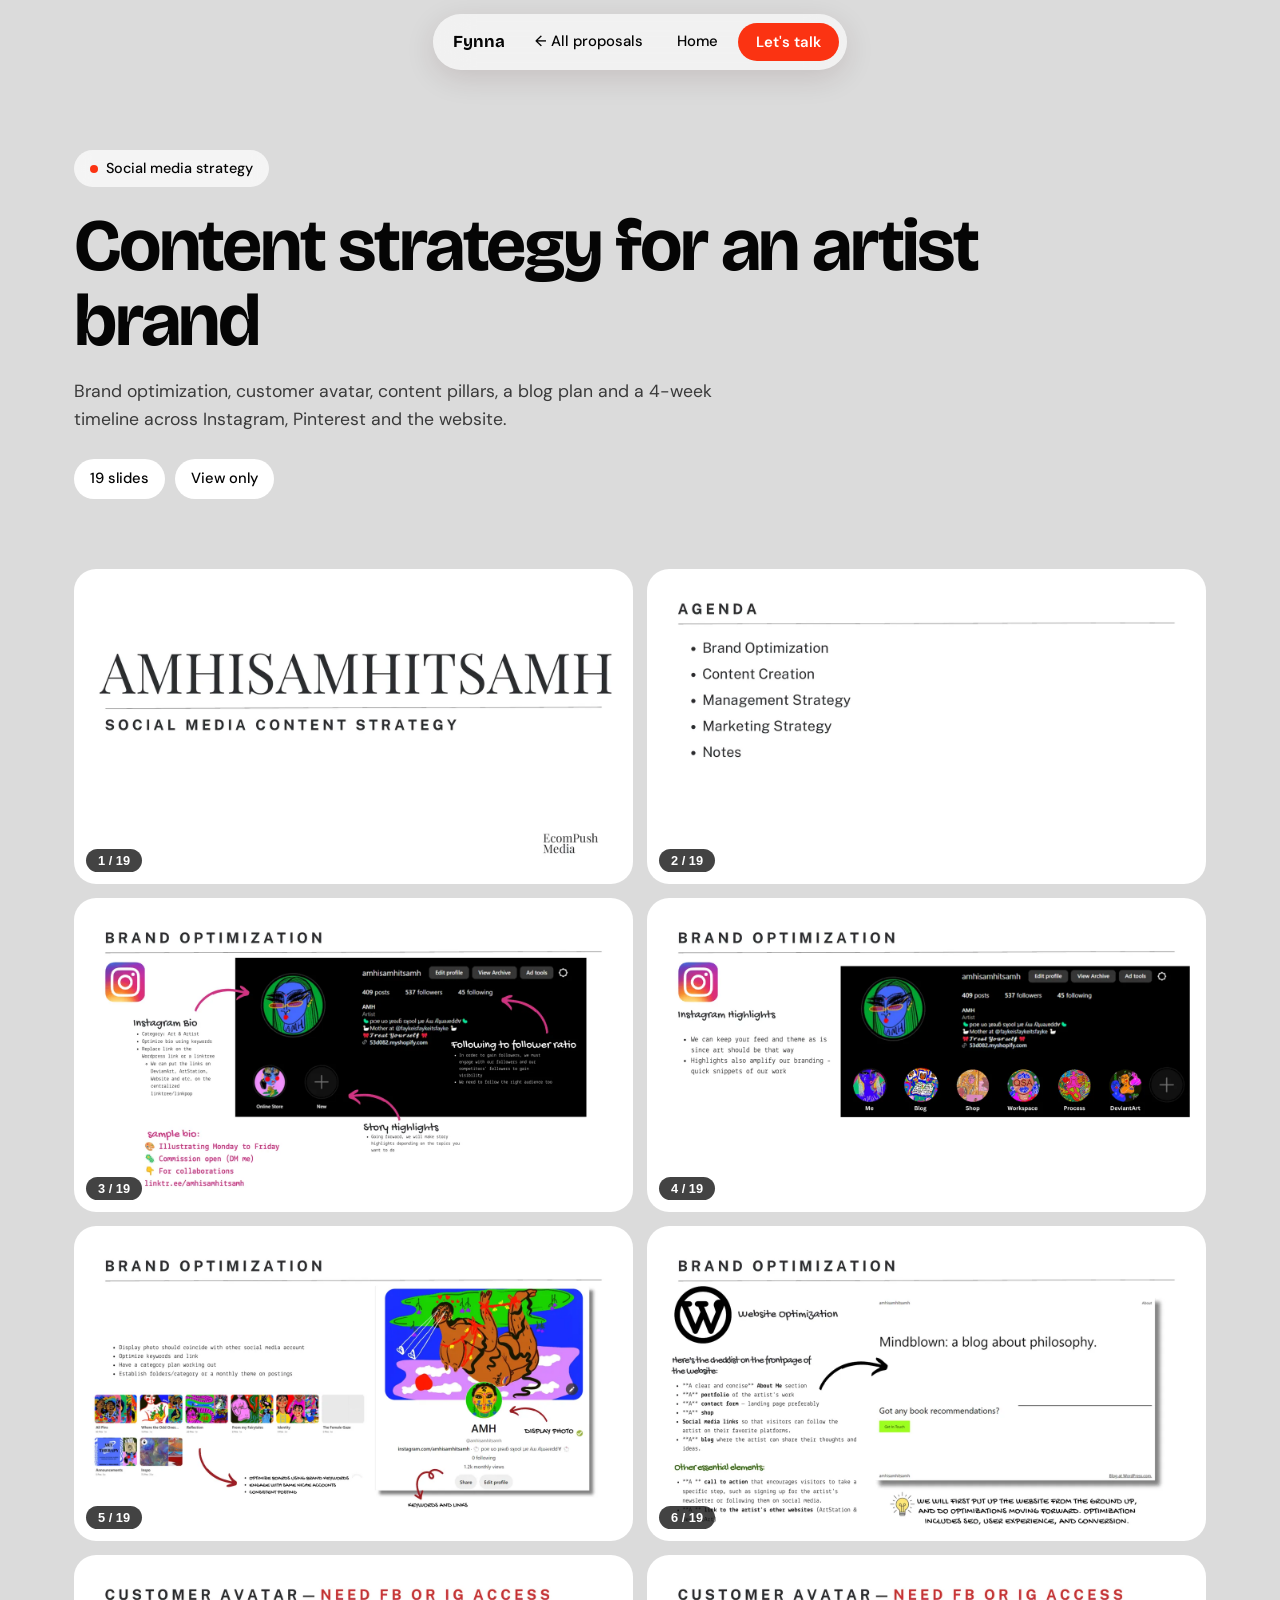
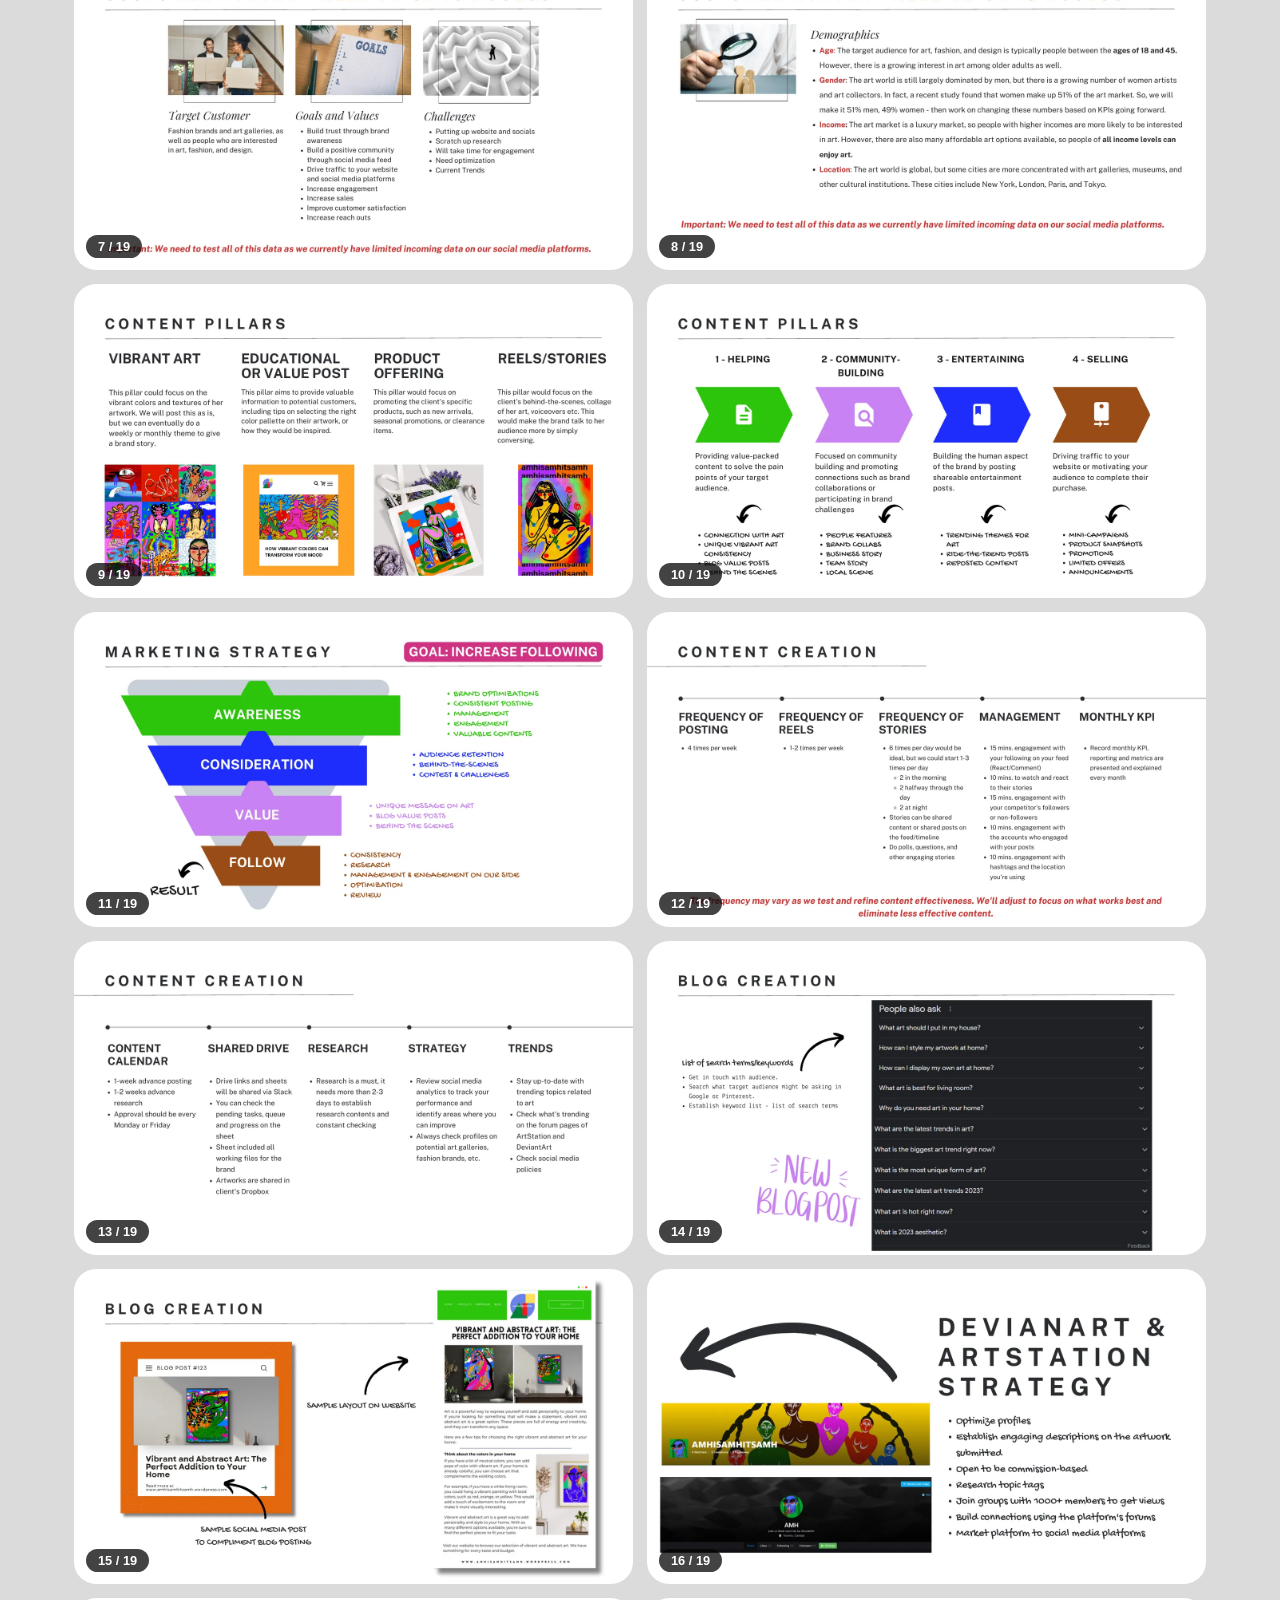
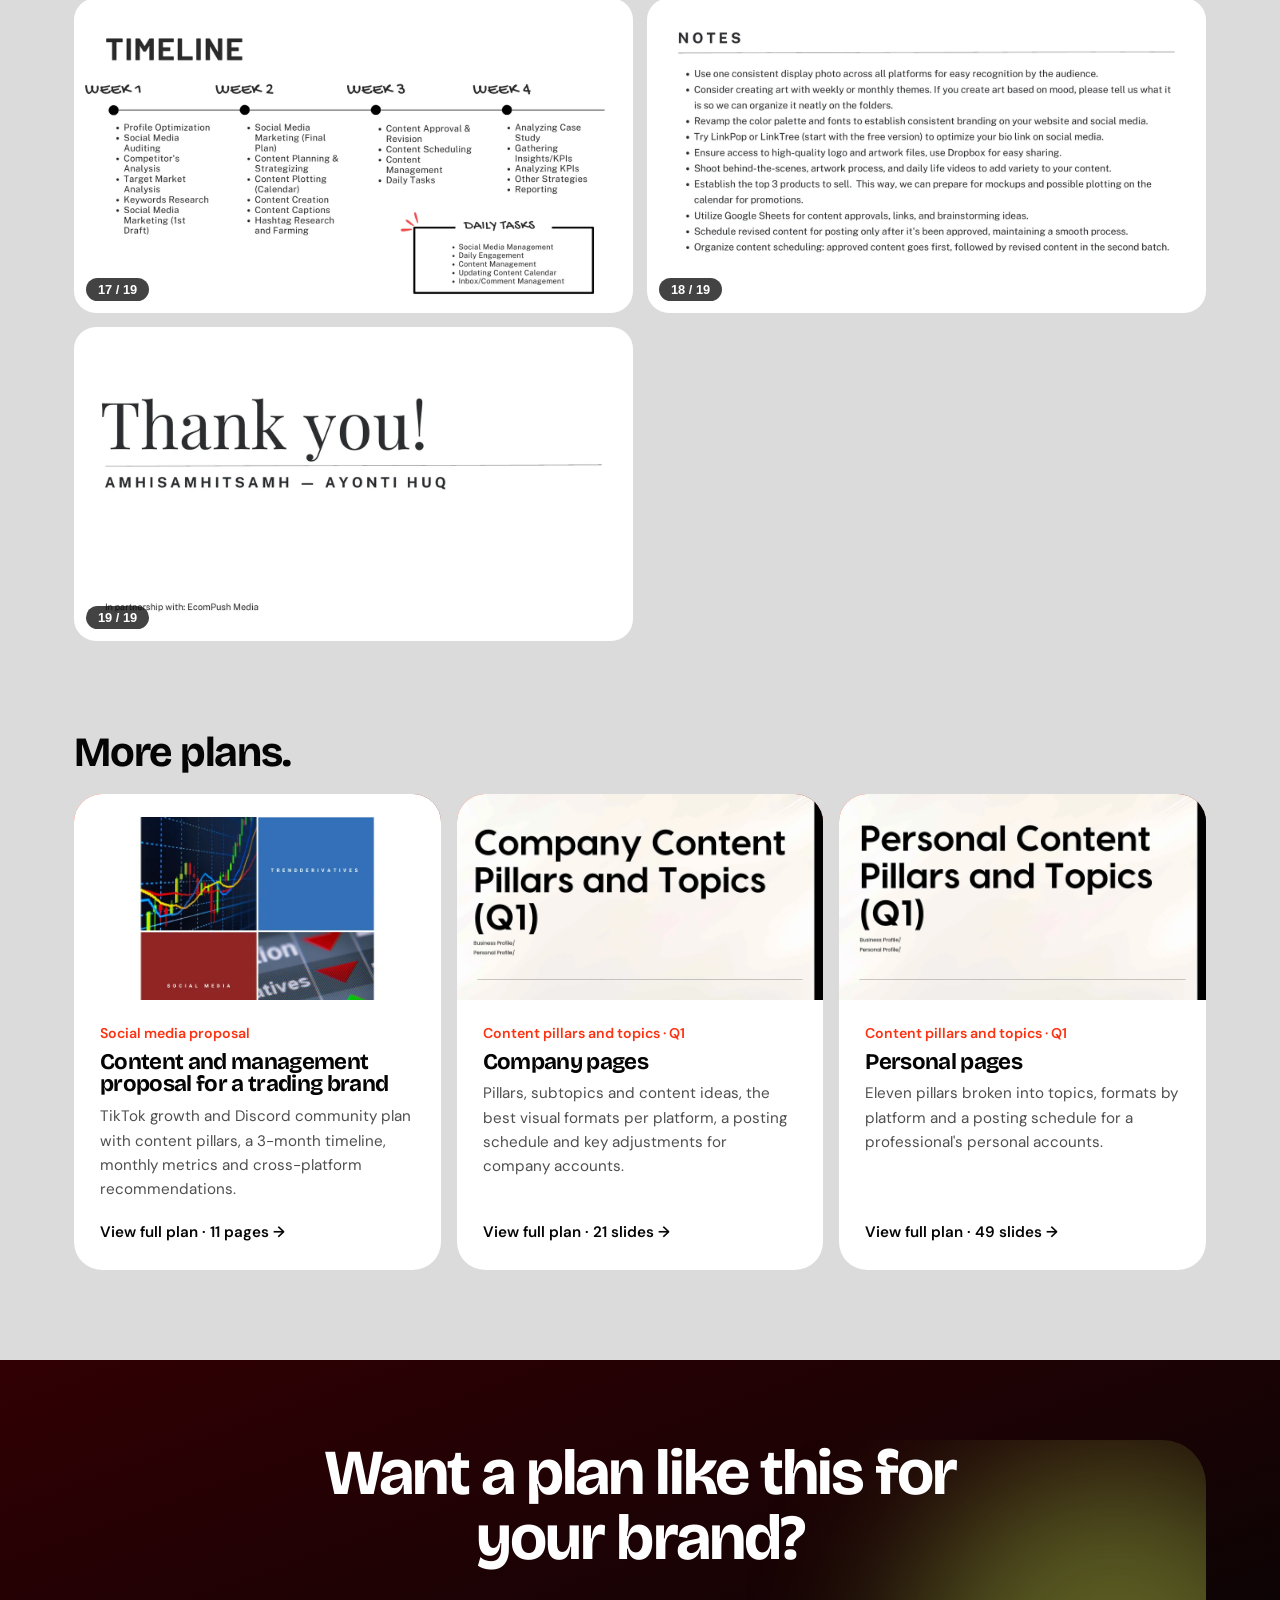
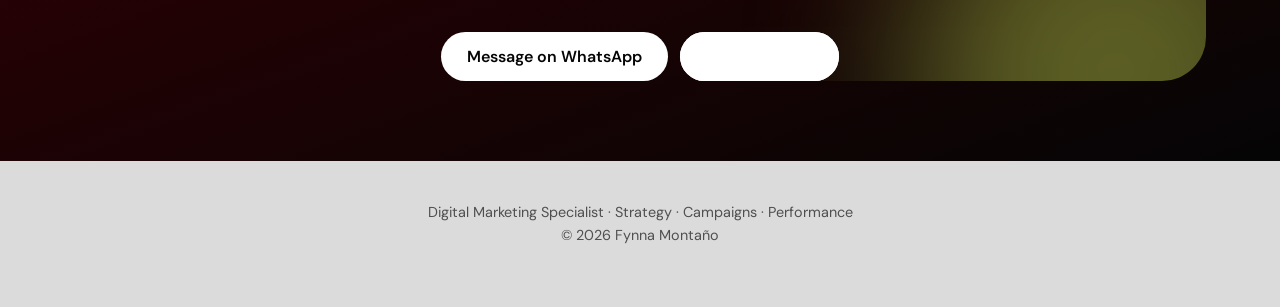
==== proposals/amh-content-strategy.html @ 02281724 "Update portfolio design and content" ====
<!DOCTYPE html>
<html lang="en"><head><meta charset="UTF-8"><meta name="viewport" content="width=device-width, initial-scale=1, viewport-fit=cover">
<title>Content strategy for an artist brand | Fynna Montaño</title>
<meta name="description" content="Brand optimization, customer avatar, content pillars, a blog plan and a 4-week timeline across Instagram, Pinterest and the website.">
<meta property="og:type" content="website"><meta property="og:title" content="Content strategy for an artist brand | Fynna Montaño"><meta property="og:description" content="Brand optimization, customer avatar, content pillars, a blog plan and a 4-week timeline across Instagram, Pinterest and the website."><meta property="og:image" content="../images/og.jpg"><meta name="twitter:card" content="summary_large_image"><meta name="theme-color" content="#050505">
<link rel="icon" href="data:image/svg+xml,%3Csvg xmlns='http://www.w3.org/2000/svg' viewBox='0 0 64 64'%3E%3Crect width='64' height='64' rx='16' fill='%23FB3312'/%3E%3Ctext x='32' y='43' font-family='Arial' font-size='28' font-weight='700' fill='white' text-anchor='middle'%3EFM%3C/text%3E%3C/svg%3E">
<link rel="preconnect" href="https://fonts.googleapis.com"><link rel="preconnect" href="https://fonts.gstatic.com" crossorigin>
<link href="https://fonts.googleapis.com/css2?family=Bricolage+Grotesque:opsz,wght@12..96,500;12..96,700&family=DM+Sans:wght@400;500;600&display=swap" rel="stylesheet">
<link rel="stylesheet" href="../css/style.css"></head><body>
<nav><b id="nm">Fynna</b><a class="l" href="../index.html#proposals">← All proposals</a><a class="l" href="../index.html">Home</a><a class="btn red" href="../index.html#contact">Let's talk</a></nav>
<main>
<header class="phead"><div class="wrap"><span class="pill"><i></i>Social media strategy</span><h1>Content strategy for an artist brand</h1><p class="sub">Brand optimization, customer avatar, content pillars, a blog plan and a 4-week timeline across Instagram, Pinterest and the website.</p>
<div class="pmeta"><span>19 slides</span><span>View only</span></div></div></header>
<section class="pview"><div class="wrap"><div class="slides wide nodl">
<button class="slide" data-src="../images/proposals/amh/01.webp" aria-label="Open slide 1"><img src="../images/proposals/amh/01.webp" alt="Content strategy for an artist brand, slide 1 of 19" loading="eager"><em>1 / 19</em></button>
<button class="slide" data-src="../images/proposals/amh/02.webp" aria-label="Open slide 2"><img src="../images/proposals/amh/02.webp" alt="Content strategy for an artist brand, slide 2 of 19" loading="eager"><em>2 / 19</em></button>
<button class="slide" data-src="../images/proposals/amh/03.webp" aria-label="Open slide 3"><img src="../images/proposals/amh/03.webp" alt="Content strategy for an artist brand, slide 3 of 19" loading="lazy"><em>3 / 19</em></button>
<button class="slide" data-src="../images/proposals/amh/04.webp" aria-label="Open slide 4"><img src="../images/proposals/amh/04.webp" alt="Content strategy for an artist brand, slide 4 of 19" loading="lazy"><em>4 / 19</em></button>
<button class="slide" data-src="../images/proposals/amh/05.webp" aria-label="Open slide 5"><img src="../images/proposals/amh/05.webp" alt="Content strategy for an artist brand, slide 5 of 19" loading="lazy"><em>5 / 19</em></button>
<button class="slide" data-src="../images/proposals/amh/06.webp" aria-label="Open slide 6"><img src="../images/proposals/amh/06.webp" alt="Content strategy for an artist brand, slide 6 of 19" loading="lazy"><em>6 / 19</em></button>
<button class="slide" data-src="../images/proposals/amh/07.webp" aria-label="Open slide 7"><img src="../images/proposals/amh/07.webp" alt="Content strategy for an artist brand, slide 7 of 19" loading="lazy"><em>7 / 19</em></button>
<button class="slide" data-src="../images/proposals/amh/08.webp" aria-label="Open slide 8"><img src="../images/proposals/amh/08.webp" alt="Content strategy for an artist brand, slide 8 of 19" loading="lazy"><em>8 / 19</em></button>
<button class="slide" data-src="../images/proposals/amh/09.webp" aria-label="Open slide 9"><img src="../images/proposals/amh/09.webp" alt="Content strategy for an artist brand, slide 9 of 19" loading="lazy"><em>9 / 19</em></button>
<button class="slide" data-src="../images/proposals/amh/10.webp" aria-label="Open slide 10"><img src="../images/proposals/amh/10.webp" alt="Content strategy for an artist brand, slide 10 of 19" loading="lazy"><em>10 / 19</em></button>
<button class="slide" data-src="../images/proposals/amh/11.webp" aria-label="Open slide 11"><img src="../images/proposals/amh/11.webp" alt="Content strategy for an artist brand, slide 11 of 19" loading="lazy"><em>11 / 19</em></button>
<button class="slide" data-src="../images/proposals/amh/12.webp" aria-label="Open slide 12"><img src="../images/proposals/amh/12.webp" alt="Content strategy for an artist brand, slide 12 of 19" loading="lazy"><em>12 / 19</em></button>
<button class="slide" data-src="../images/proposals/amh/13.webp" aria-label="Open slide 13"><img src="../images/proposals/amh/13.webp" alt="Content strategy for an artist brand, slide 13 of 19" loading="lazy"><em>13 / 19</em></button>
<button class="slide" data-src="../images/proposals/amh/14.webp" aria-label="Open slide 14"><img src="../images/proposals/amh/14.webp" alt="Content strategy for an artist brand, slide 14 of 19" loading="lazy"><em>14 / 19</em></button>
<button class="slide" data-src="../images/proposals/amh/15.webp" aria-label="Open slide 15"><img src="../images/proposals/amh/15.webp" alt="Content strategy for an artist brand, slide 15 of 19" loading="lazy"><em>15 / 19</em></button>
<button class="slide" data-src="../images/proposals/amh/16.webp" aria-label="Open slide 16"><img src="../images/proposals/amh/16.webp" alt="Content strategy for an artist brand, slide 16 of 19" loading="lazy"><em>16 / 19</em></button>
<button class="slide" data-src="../images/proposals/amh/17.webp" aria-label="Open slide 17"><img src="../images/proposals/amh/17.webp" alt="Content strategy for an artist brand, slide 17 of 19" loading="lazy"><em>17 / 19</em></button>
<button class="slide" data-src="../images/proposals/amh/18.webp" aria-label="Open slide 18"><img src="../images/proposals/amh/18.webp" alt="Content strategy for an artist brand, slide 18 of 19" loading="lazy"><em>18 / 19</em></button>
<button class="slide" data-src="../images/proposals/amh/19.webp" aria-label="Open slide 19"><img src="../images/proposals/amh/19.webp" alt="Content strategy for an artist brand, slide 19 of 19" loading="lazy"><em>19 / 19</em></button>
</div></div></section>
<section class="pnext"><div class="wrap"><h2>More plans.</h2><div class="ppg">
<a class="pp" href="trendderivatives-proposal.html"><div class="im nodl"><img src="../images/proposals/trend/01.webp" alt="" loading="lazy"></div><div class="bd"><small>Social media proposal</small><h3>Content and management proposal for a trading brand</h3><p>TikTok growth and Discord community plan with content pillars, a 3-month timeline, monthly metrics and cross-platform recommendations.</p><span class="vl">View full plan · 11 pages →</span></div></a>
<a class="pp" href="content-pillars-company-pages.html"><div class="im nodl"><img src="../images/proposals/pillars-company/01.webp" alt="" loading="lazy"></div><div class="bd"><small>Content pillars and topics · Q1</small><h3>Company pages</h3><p>Pillars, subtopics and content ideas, the best visual formats per platform, a posting schedule and key adjustments for company accounts.</p><span class="vl">View full plan · 21 slides →</span></div></a>
<a class="pp" href="content-pillars-personal-pages.html"><div class="im nodl"><img src="../images/proposals/pillars-personal/01.webp" alt="" loading="lazy"></div><div class="bd"><small>Content pillars and topics · Q1</small><h3>Personal pages</h3><p>Eleven pillars broken into topics, formats by platform and a posting schedule for a professional's personal accounts.</p><span class="vl">View full plan · 49 slides →</span></div></a>
</div></div></section>
<section class="maroon" style="padding:80px 0"><div class="wrap"><div class="cta" style="background:none;padding:0"><h2>Want a plan like this for your brand?</h2><div class="cta2"><a class="btn red" id="wa" target="_blank" rel="noopener" href="#">Message on WhatsApp</a><a class="btn lite ghost" id="em" href="#" style="color:#fff;box-shadow:inset 0 0 0 1.5px #fff">Send an email</a></div></div></div></section>
</main>
<footer><span id="ft"></span><br>© 2026 Fynna Montaño</footer>
<div class="lb wide" id="lb" role="dialog" aria-label="Slide viewer"><button class="x" aria-label="Close">✕</button><button class="p" aria-label="Previous">‹</button><figure><div class="im nodl" id="lbi" role="img" aria-label="Slide preview"></div><figcaption id="lbc"></figcaption></figure><button class="n" aria-label="Next">›</button></div>
<script src="../data/site.js"></script><script src="../js/proposal.js"></script></body></html>
---- css/style.css ----
:root{--g:#DBDBDB;--r:#FB3312;--m:#310004;--k:#050505;--o:#7D8532;--w:#fff;--rad:28px;box-sizing:border-box;padding-top:env(safe-area-inset-top,0px);padding-bottom:env(safe-area-inset-bottom,0px);color-scheme:light}
*,*::before,*::after{box-sizing:border-box}html{scroll-behavior:smooth;scroll-padding-top:90px}
body{margin:0;background:var(--g);color:var(--k);font:17px/1.6 'DM Sans',system-ui,sans-serif;overflow-x:hidden}
h1,h2,h3{font-family:'Bricolage Grotesque','DM Sans',sans-serif;line-height:1.02;margin:0;letter-spacing:-.03em}
h2{font-size:clamp(2.2rem,5vw,4rem)}a{color:inherit}img{max-width:100%;display:block}
.wrap{max-width:1180px;margin:0 auto;padding:0 24px}section{padding:110px 0;position:relative}
.sub{max-width:560px;font-size:1.1rem;opacity:.75;margin:18px 0 0}
.btn{display:inline-flex;align-items:center;gap:8px;border:0;border-radius:99px;padding:14px 26px;font:600 1rem 'DM Sans',sans-serif;background:var(--k);color:var(--w);cursor:pointer;text-decoration:none;transition:transform .2s,background .2s}
.btn:hover{transform:translateY(-2px);background:var(--r)}.btn.red{background:var(--r)}.btn.red:hover{background:var(--k)}.btn.ghost{background:transparent;color:var(--k);box-shadow:inset 0 0 0 1.5px var(--k)}.btn.ghost:hover{background:var(--k);color:var(--w)}
:focus-visible{outline:3px solid var(--r);outline-offset:3px}
nav{position:fixed;top:max(14px,env(safe-area-inset-top,0px));left:50%;transform:translateX(-50%);z-index:50;display:flex;align-items:center;gap:6px;padding:8px 8px 8px 20px;border-radius:99px;background:rgba(255,255,255,.62);backdrop-filter:blur(18px);-webkit-backdrop-filter:blur(18px);box-shadow:0 8px 30px rgba(49,0,4,.12);max-width:calc(100% - 24px)}
nav b{font:700 1.05rem 'Bricolage Grotesque';margin-right:10px;white-space:nowrap}
nav a.l{padding:8px 14px;border-radius:99px;text-decoration:none;font-size:.93rem;font-weight:500;transition:background .2s}nav a.l:hover,nav a.l.on{background:var(--k);color:var(--w)}
nav .btn{padding:9px 18px;font-size:.93rem;white-space:nowrap}
@media(max-width:1020px){nav a.l{display:none}}
.hero{position:relative;min-height:100svh;display:flex;align-items:center;text-align:center;padding:130px 0 90px;overflow:hidden;background:linear-gradient(180deg,var(--g) 0%,var(--g) 38%,#e9d3cb 70%,var(--r) 100%)}
.blob{position:absolute;border-radius:50%;filter:blur(70px);will-change:transform;transition:transform .4s ease-out}
.b1{width:60vw;height:60vw;max-width:720px;max-height:720px;background:var(--r);left:-12%;bottom:-52%;opacity:.9}.b2{width:50vw;height:50vw;max-width:600px;max-height:600px;background:var(--o);right:-10%;bottom:-50%;opacity:.85}.b3{width:42vw;height:42vw;max-width:520px;max-height:520px;background:var(--m);left:34%;bottom:-60%}
.hero .wrap{position:relative;z-index:2}
.pill{display:inline-flex;gap:8px;align-items:center;background:rgba(255,255,255,.7);border-radius:99px;padding:7px 16px;font-size:.9rem;font-weight:500;backdrop-filter:blur(8px)}.pill i{width:8px;height:8px;border-radius:50%;background:var(--r);animation:pu 1.8s infinite}
@keyframes pu{50%{opacity:.25;transform:scale(1.6)}}
.hero h1{font-size:clamp(2.6rem,6.4vw,5.2rem);margin:26px auto 0;max-width:13em}
.hero .sub{margin:24px auto 0}
.prompt{margin:38px auto 0;max-width:680px;background:var(--w);border-radius:var(--rad);padding:18px 18px 14px 26px;text-align:left;box-shadow:0 25px 60px rgba(49,0,4,.28)}
.prompt .t{font-size:1.2rem;min-height:2.9em;font-weight:500}.prompt .t span{border-right:2px solid var(--r);padding-right:2px;animation:bl 1s steps(1) infinite}@keyframes bl{50%{border-color:transparent}}
.chips{display:flex;flex-wrap:wrap;gap:8px;justify-content:space-between;align-items:center;margin-top:8px}.chips div{display:flex;gap:8px;flex-wrap:wrap}
.chip{border:0;border-radius:99px;padding:8px 15px;background:var(--g);font:500 .88rem 'DM Sans';cursor:pointer;text-decoration:none;color:var(--k);transition:.2s}.chip:hover,.chip.on{background:var(--k);color:var(--w)}
.go{width:46px;height:46px;border-radius:50%;background:var(--r);color:#fff;display:grid;place-items:center;text-decoration:none;font-size:1.3rem;transition:transform .2s}.go:hover{transform:rotate(-45deg)}
.card{background:var(--w);border-radius:var(--rad);padding:34px}
.dark{background:var(--k);color:var(--w)}.maroon{background:linear-gradient(160deg,var(--m),var(--k));color:var(--w)}
.stats{display:grid;grid-template-columns:repeat(4,1fr);gap:16px;margin-top:50px}.stats .card{padding:26px}.stats b{font:700 clamp(2.2rem,5vw,3.6rem) 'Bricolage Grotesque';color:var(--r);display:block;line-height:1}.stats span{opacity:.7;font-size:.95rem}
@media(max-width:760px){.stats{grid-template-columns:1fr 1fr}}
.about{display:grid;grid-template-columns:5fr 6fr;gap:60px;align-items:center}
.photo{position:relative;border-radius:var(--rad);overflow:hidden;aspect-ratio:1;background:linear-gradient(135deg,var(--r),var(--m))}.photo img{width:100%;height:100%;object-fit:cover;transition:transform .6s}.photo:hover img{transform:scale(1.04)}
.photo::after{content:"";position:absolute;inset:auto -20% -30% -20%;height:50%;background:radial-gradient(var(--o),transparent 65%);opacity:.5;pointer-events:none}
@media(max-width:860px){.about{grid-template-columns:1fr;gap:30px}}
.skills{display:flex;flex-wrap:wrap;gap:10px;margin-top:26px}.skills span{background:var(--w);padding:9px 18px;border-radius:99px;font-weight:500;font-size:.95rem}.skills span:nth-child(3n+2){color:var(--k)}.skills span:nth-child(3n){background:var(--o);color:#fff}.skills span:nth-child(3n+1){background:var(--k);color:#fff}
.logos{display:grid;grid-template-columns:repeat(4,1fr);gap:16px;margin-top:50px}
.logo{background:var(--w);border-radius:22px;height:130px;display:grid;place-items:center;padding:22px;transition:transform .3s,box-shadow .3s}.logo:hover{transform:translateY(-6px) rotate(-1deg);box-shadow:0 18px 40px rgba(49,0,4,.18)}.logo img{max-height:70px;max-width:100%;object-fit:contain}
@media(max-width:860px){.logos{grid-template-columns:1fr 1fr}}
.note{display:inline-flex;gap:10px;align-items:center;margin-top:26px;background:var(--m);color:#fff;border-radius:99px;padding:10px 20px;font-size:.92rem}
.feat{display:grid;grid-template-columns:repeat(3,1fr);gap:16px;margin-top:16px}.feat .card{padding:28px}.feat h3{font-size:1.5rem;margin-bottom:8px}.feat p{margin:0;opacity:.7}
@media(max-width:860px){.feat{grid-template-columns:1fr}}
.cols{display:grid;grid-template-columns:repeat(5,1fr);gap:14px;margin-top:50px}
.gal{columns:4 220px;column-gap:14px;margin-top:44px}.gal button{display:block;width:100%;border:0;padding:0;margin:0 0 14px;border-radius:20px;overflow:hidden;cursor:zoom-in;background:var(--m);break-inside:avoid;position:relative}.gal img{width:100%;transition:transform .5s,filter .3s}.gal button:hover img{transform:scale(1.06)}
.lb{position:fixed;inset:0;background:rgba(5,5,5,.92);z-index:100;display:none;place-items:center;padding:20px}.lb.open{display:grid}.lb img{max-height:88vh;max-width:min(92vw,88vh);border-radius:18px}.lb button{position:absolute;border:0;background:var(--r);color:#fff;width:52px;height:52px;border-radius:50%;font-size:1.4rem;cursor:pointer}.lb .x{top:20px;right:20px}.lb .p{left:20px}.lb .n{right:20px}
.edm{display:grid;grid-template-columns:repeat(5,1fr);gap:16px;margin-top:44px}
.edm a{text-decoration:none;background:var(--w);color:var(--k);border-radius:22px;overflow:hidden;display:flex;flex-direction:column;transition:transform .3s,box-shadow .3s}.edm a:hover{transform:translateY(-8px);box-shadow:0 22px 44px rgba(0,0,0,.45)}
.edm img{aspect-ratio:1;object-fit:cover;width:100%}.edm div{padding:14px 16px;font-weight:600;font-size:.92rem;line-height:1.3;display:flex;justify-content:space-between;gap:8px}.edm div em{color:var(--r);font-style:normal}
@media(max-width:1000px){.edm{grid-template-columns:repeat(2,1fr)}}
.sites{display:grid;grid-template-columns:repeat(3,1fr);gap:18px;margin-top:44px}
.site{text-decoration:none;background:var(--w);border-radius:var(--rad);overflow:hidden;display:block;transition:transform .3s}.site:hover{transform:translateY(-8px)}
.chrome{background:var(--k);padding:10px 14px;display:flex;gap:6px;align-items:center}.chrome i{width:9px;height:9px;border-radius:50%;background:var(--r)}.chrome i:nth-child(2){background:var(--o)}.chrome i:nth-child(3){background:var(--g)}.chrome small{margin-left:10px;color:var(--g);font-size:.75rem;opacity:.8;overflow:hidden;text-overflow:ellipsis;white-space:nowrap}
.site .pv{aspect-ratio:16/10;overflow:hidden;display:grid;place-items:center;background:var(--m)}.site .pv img{width:100%;height:100%;object-fit:cover;transition:transform .6s}.site:hover .pv img{transform:scale(1.07)}.site .pv.q{background:var(--w)}.site .pv.q img{width:60%;height:auto;object-fit:contain}
.site h3{font-size:1.2rem;padding:16px 20px 0}.site p{padding:0 20px 18px;margin:4px 0 0;opacity:.65;font-size:.93rem}
@media(max-width:900px){.sites{grid-template-columns:1fr}}
.tabs{display:flex;flex-wrap:wrap;gap:8px;margin:44px 0 24px}.tabs .chip{padding:12px 22px;font-size:1rem;background:rgba(255,255,255,.12);color:#fff}.tabs .chip.on,.tabs .chip:hover{background:var(--r)}
.flow{display:flex;gap:0;overflow-x:auto;padding:30px 4px 24px;scroll-snap-type:x proximity}
.node{flex:0 0 150px;text-align:center;position:relative;scroll-snap-align:center;background:none;border:0;color:inherit;font:inherit;cursor:pointer;padding:0 6px}
.node::before{content:"";position:absolute;top:27px;left:-50%;width:100%;height:3px;background:rgba(255,255,255,.18);z-index:0}.node:first-child::before{display:none}.node.done::before{background:var(--r)}
.node .d{position:relative;z-index:1;width:56px;height:56px;border-radius:50%;margin:0 auto 12px;display:grid;place-items:center;background:#1c0a0c;font:700 1.1rem 'Bricolage Grotesque';box-shadow:inset 0 0 0 2px rgba(255,255,255,.25);transition:.3s}.node.done .d{background:var(--o);box-shadow:none}.node.on .d{background:var(--r);transform:scale(1.2);box-shadow:0 0 0 8px rgba(251,51,18,.25)}
.node span{font-weight:600;font-size:.95rem;line-height:1.25;display:block}
.detail{background:var(--w);color:var(--k);border-radius:var(--rad);padding:34px;display:grid;grid-template-columns:1fr 1fr;gap:30px;min-height:190px}.detail h3{font-size:2rem;margin-bottom:10px}.detail p{margin:0;opacity:.75}.detail ul{margin:0;padding:0;list-style:none;display:grid;gap:8px}.detail li{background:var(--g);border-radius:14px;padding:10px 16px;font-weight:500;font-size:.95rem}.detail li::before{content:"✓ ";color:var(--r);font-weight:700}
@media(max-width:760px){.detail{grid-template-columns:1fr}}
.nav2{display:flex;gap:10px;margin-top:16px}
.cta{text-align:center;background:linear-gradient(160deg,var(--r),var(--m) 80%);color:#fff;border-radius:44px;padding:90px 24px;position:relative;overflow:hidden}.cta h2{max-width:11em;margin:0 auto}.cta .btn{margin-top:34px;background:var(--w);color:var(--k)}.cta .btn:hover{background:var(--k);color:#fff}
.cta::after{content:"";position:absolute;width:420px;height:420px;border-radius:50%;background:var(--o);filter:blur(80px);right:-120px;bottom:-200px;opacity:.7}.cta>*{position:relative;z-index:1}
footer{padding:40px 0 60px;text-align:center;opacity:.65;font-size:.9rem}
.rv{opacity:0;transform:translateY(22px);transition:opacity .7s,transform .7s}.rv.in{opacity:1;transform:none}
@media(prefers-reduced-motion:reduce){*{animation:none!important;transition:none!important}.rv{opacity:1;transform:none}}
.cta2{display:flex;gap:12px;justify-content:center;flex-wrap:wrap;margin-top:28px}
.marq{background:var(--k);color:var(--w);overflow:hidden;padding:18px 0;white-space:nowrap}.track{display:inline-flex;gap:12px;animation:mq 60s linear infinite}.marq:hover .track{animation-play-state:paused}.track span{padding:8px 20px;border-radius:99px;background:#1c0a0c;font-weight:500;font-size:.95rem}.track span:nth-child(3n){background:var(--o)}.track span:nth-child(5n){background:var(--r)}@keyframes mq{to{transform:translateX(-50%)}}
.vals{display:grid;grid-template-columns:repeat(3,1fr);gap:16px;margin-top:16px}.vals h3{font-size:1.4rem;margin-bottom:8px}.vals p{margin:0;opacity:.7}.edu{margin-top:16px;background:var(--m);color:#fff}.edu h3{font-size:1.5rem}.edu p{opacity:.8;margin:6px 0 14px}.edu .skills{margin:0}
@media(max-width:860px){.vals{grid-template-columns:1fr}}
.ap p{margin:0 0 14px}.about h2{margin-bottom:18px}
.svc{display:grid;grid-template-columns:repeat(4,1fr);gap:14px;margin-top:44px;align-items:start}
.sv{border:0;text-align:left;font:inherit;color:inherit;border-radius:var(--rad);padding:26px;cursor:pointer;background:#1c0a0c;transition:transform .3s,background .3s}.sv:hover{transform:translateY(-6px)}.sv:nth-child(4n+2){background:var(--r)}.sv:nth-child(4n+3){background:var(--o)}.sv:nth-child(4n){background:var(--w);color:var(--k)}
.sv h3{font-size:1.3rem;margin-bottom:10px}.sv p{margin:0;opacity:.85;font-size:.95rem}.sv ul{display:none;margin:14px 0 0;padding:0;list-style:none;gap:6px;font-size:.92rem}.sv.open ul{display:grid}.sv li::before{content:"✓ ";font-weight:700}.sv .pl{display:block;margin-top:14px;font-weight:600;font-size:.9rem}
@media(max-width:1000px){.svc{grid-template-columns:1fr 1fr}}@media(max-width:560px){.svc{grid-template-columns:1fr}}
.tl{margin-top:44px;display:grid;gap:14px}.job{background:var(--w);border-radius:var(--rad);padding:0;overflow:hidden}.job button{width:100%;text-align:left;border:0;background:none;font:inherit;color:inherit;padding:26px 30px;display:flex;gap:20px;justify-content:space-between;align-items:center;cursor:pointer}.job h3{font-size:1.4rem}.job small{opacity:.65;font-size:.95rem;display:block;margin-top:4px}.job .pd{background:var(--k);color:#fff;border-radius:99px;padding:6px 14px;font-size:.85rem;white-space:nowrap}.job:first-child .pd{background:var(--r)}
.job ul{display:none;margin:0;padding:0 30px 26px 50px}.job.open ul{display:block}.job li{margin:6px 0;opacity:.8}.job li::marker{color:var(--r)}
@media(max-width:700px){.job button{flex-direction:column;align-items:flex-start;gap:10px}}
.tabs.lt .chip{background:var(--w);color:var(--k)}.tabs.lt .chip.on,.tabs.lt .chip:hover{background:var(--k);color:var(--w)}.tabs.lt{margin-top:34px}
.gal figure{margin:0}.gal button{background:var(--w)}
.cases{display:grid;grid-template-columns:repeat(3,1fr);gap:16px;margin-top:44px}.cs{border:0;text-align:left;font:inherit;color:var(--k);background:var(--w);border-radius:var(--rad);overflow:hidden;cursor:pointer;display:flex;flex-direction:column;transition:transform .3s}.cs:hover{transform:translateY(-8px)}
.cs .im{aspect-ratio:16/10;background:linear-gradient(135deg,var(--r),var(--m));overflow:hidden}.cs .im img{width:100%;height:100%;object-fit:cover;object-position:top;transition:transform .5s}.cs:hover img{transform:scale(1.06)}.cs .bd{padding:22px 24px 26px}.cs small{color:var(--r);font-weight:600}.cs h3{font-size:1.3rem;margin:6px 0 8px}.cs p{margin:0;opacity:.7;font-size:.95rem}
@media(max-width:1000px){.cases{grid-template-columns:1fr 1fr}}@media(max-width:620px){.cases{grid-template-columns:1fr}}
.md{position:fixed;inset:0;background:rgba(5,5,5,.8);z-index:90;display:none;overflow:auto;padding:70px 16px 40px}.md.open{display:block}.box{background:var(--g);max-width:900px;margin:0 auto;border-radius:36px;padding:44px;position:relative}.box h2{font-size:clamp(1.8rem,4vw,2.8rem)}.box h4{font:700 1.2rem 'Bricolage Grotesque';margin:28px 0 8px}.box ul{padding-left:20px}.box li{margin:6px 0}.box .xx{position:absolute;top:18px;right:18px;border:0;background:var(--k);color:#fff;width:44px;height:44px;border-radius:50%;cursor:pointer;font-size:1.1rem}.meta{opacity:.7;margin:10px 0 0}
.res{display:grid;grid-template-columns:repeat(auto-fit,minmax(150px,1fr));gap:12px;margin-top:10px}.res div{background:var(--k);color:#fff;border-radius:22px;padding:18px}.res b{display:block;font:700 2rem 'Bricolage Grotesque';color:var(--r);line-height:1.1}.res span{font-size:.9rem;opacity:.8}
.mg{display:grid;grid-template-columns:repeat(auto-fill,minmax(180px,1fr));gap:10px;margin-top:10px}.mg button{border:0;padding:0;border-radius:16px;overflow:hidden;cursor:zoom-in;background:var(--w)}.mg img{width:100%;height:100%;object-fit:cover;aspect-ratio:1;object-position:top}
@media(max-width:600px){.box{padding:28px 20px}}
.tm{display:flex;gap:14px;overflow-x:auto;scroll-snap-type:x mandatory;margin-top:44px;padding-bottom:14px}.tq{flex:0 0 min(360px,84%);scroll-snap-align:start;background:var(--w);border-radius:var(--rad);padding:30px;display:flex;flex-direction:column;justify-content:space-between;gap:24px}.tq:nth-child(3n+1){background:var(--k);color:#fff}.tq:nth-child(3n+2){background:var(--r);color:#fff}.tq p{margin:0;font:500 1.25rem/1.35 'Bricolage Grotesque'}.tq div{display:flex;gap:12px;align-items:center}.av{width:44px;height:44px;border-radius:50%;background:var(--o);color:#fff;display:grid;place-items:center;font-weight:700}.tq small{display:block;opacity:.75}
.cgrid{display:grid;grid-template-columns:5fr 6fr;gap:16px;margin-top:16px}.cgrid .card a{display:block;text-decoration:none;font-weight:600;padding:12px 0;border-bottom:1px solid var(--g)}.cgrid .card a:hover{color:var(--r)}.cgrid h3{font-size:1.8rem;margin-bottom:10px}
label{display:block;font-weight:600;font-size:.92rem;margin-bottom:14px}input,textarea{display:block;width:100%;margin-top:6px;border:0;border-radius:16px;background:var(--g);padding:14px 16px;font:inherit}form small{display:block;margin-top:14px;opacity:.6}
@media(max-width:860px){.cgrid{grid-template-columns:1fr}}
.btn.lite{color:#fff;box-shadow:inset 0 0 0 1.5px #fff}.lb figure{margin:0;text-align:center}.lb figcaption{color:#fff;margin-top:12px;font-weight:500;max-width:600px}
.maroon .tabs .chip{background:rgba(255,255,255,.12)}

.edu .skills span,.edu .skills span:nth-child(3n+1){background:var(--r);color:#fff}.edu .skills span:nth-child(3n+2){background:var(--w);color:var(--k)}.edu .skills span:nth-child(3n){background:var(--o);color:#fff}
.nodl,.nodl *{-webkit-user-select:none;user-select:none;-webkit-touch-callout:none;-webkit-user-drag:none}
.ph{background-size:cover;background-position:center;background-color:var(--m);border-radius:20px}
.edm button{border:0;padding:0;font:inherit;text-align:left;background:var(--w);border-radius:22px;overflow:hidden;cursor:zoom-in;display:flex;flex-direction:column;transition:transform .3s,box-shadow .3s}.edm button:hover{transform:translateY(-8px);box-shadow:0 22px 44px rgba(0,0,0,.45)}.edm .ph{aspect-ratio:1;border-radius:0;width:100%}.edm button span{padding:12px 16px;font-weight:600;font-size:.92rem;color:var(--k)}
.lb .im{width:min(92vw,80vh);height:min(80vh,92vw);background:center/contain no-repeat;border-radius:18px}
.car{margin-top:44px;display:grid;gap:14px;overflow:hidden;pointer-events:none;position:relative}.car .row{display:flex;gap:14px;width:max-content;animation:mq 70s linear infinite}.car .row.rev{animation-direction:reverse}.car .ph{width:clamp(200px,24vw,300px);aspect-ratio:1;flex:none}
.car::after{content:"";position:absolute;inset:0}
.vo{display:inline-flex;margin-top:20px;background:var(--k);color:#fff;border-radius:99px;padding:10px 20px;font-size:.92rem}
@media(prefers-reduced-motion:reduce){.car{overflow-x:auto;pointer-events:auto}}
.pv .nm{position:absolute;color:#fff;font:700 1.6rem 'Bricolage Grotesque';text-align:center;padding:0 20px}.site .pv{position:relative}.site .pv.q{}
.land{background:linear-gradient(160deg,var(--r),var(--m));color:#fff;border-radius:var(--rad);padding:34px;display:flex;flex-direction:column;justify-content:center}.land b{font:700 clamp(3.5rem,8vw,6rem) 'Bricolage Grotesque';line-height:1}.land p{margin:10px 0 0;font-size:1.1rem;opacity:.95}.land small{display:inline-flex;margin-top:18px;background:rgba(5,5,5,.45);border-radius:99px;padding:8px 16px;width:fit-content}
.sites.two{grid-template-columns:repeat(3,1fr)}@media(max-width:900px){.sites.two{grid-template-columns:1fr}}

/* proposals and strategies */
.gh{font-size:clamp(1.5rem,3vw,2rem);margin-top:56px}.gs{margin-top:10px;font-size:1rem}
.ppg{display:grid;grid-template-columns:repeat(2,1fr);gap:16px;margin-top:26px}
.pp{text-decoration:none;background:var(--w);color:var(--k);border-radius:var(--rad);overflow:hidden;display:flex;flex-direction:column;transition:transform .3s,box-shadow .3s}.pp:hover{transform:translateY(-8px);box-shadow:0 22px 44px rgba(0,0,0,.45)}
.pp .im{aspect-ratio:16/9;background:linear-gradient(135deg,var(--r),var(--m));overflow:hidden}.pp .im img{width:100%;height:100%;object-fit:cover;object-position:top;transition:transform .5s}.pp:hover .im img{transform:scale(1.05)}
.pp .bd{padding:22px 26px 26px;display:flex;flex-direction:column;flex:1}.pp small{color:var(--r);font-weight:600}.pp h3{font-size:1.4rem;margin:6px 0 8px}.pp p{margin:0;opacity:.7;font-size:.95rem}.pp .vl{margin-top:auto;padding-top:18px;font-weight:600;font-size:.95rem}.pp:hover .vl{color:var(--r)}
@media(max-width:760px){.ppg{grid-template-columns:1fr}}
.maroon>.wrap>.note{background:#1c0a0c}
/* selected work disclaimer */
.disc{margin-top:30px;background:var(--w);border-radius:var(--rad);padding:22px 28px;border-left:6px solid var(--r);max-width:820px}.disc b{font:700 1.1rem 'Bricolage Grotesque'}.disc p{margin:6px 0 0;opacity:.75;font-size:.97rem}
/* individual proposal pages */
.phead{padding:150px 0 40px}.phead h1{font-size:clamp(2.4rem,6vw,4.6rem);max-width:14em;margin-top:22px}.phead .sub{max-width:640px}
.pmeta{display:flex;flex-wrap:wrap;gap:10px;margin-top:26px}.pmeta span{background:var(--w);border-radius:99px;padding:8px 16px;font-weight:500;font-size:.92rem}
.pview{padding:30px 0 90px}.slides{display:grid;gap:14px;grid-template-columns:repeat(2,1fr)}.slides.tall{grid-template-columns:repeat(3,1fr)}
.slide{border:0;padding:0;margin:0;background:var(--w);border-radius:22px;overflow:hidden;cursor:zoom-in;position:relative;transition:transform .3s,box-shadow .3s;display:block;width:100%}.slide:hover{transform:translateY(-6px);box-shadow:0 18px 40px rgba(49,0,4,.2)}
.slide img{width:100%;height:auto}.slide em{position:absolute;left:12px;bottom:12px;background:rgba(5,5,5,.75);color:#fff;font-style:normal;font-size:.8rem;font-weight:600;border-radius:99px;padding:4px 12px}
@media(max-width:760px){.slides,.slides.tall{grid-template-columns:1fr}}
.pnext{padding:0 0 90px}.pnext .ppg{margin-top:20px}.pnext h2{font-size:clamp(1.8rem,4vw,2.6rem)}
.lb.wide .im{width:min(94vw,150vh);height:min(84vh,56vw)}.lb.tall .im{width:min(92vw,60vh);height:min(86vh,130vw)}
.pback{display:inline-flex;margin-top:0}
.pnext .ppg{grid-template-columns:repeat(3,1fr)}@media(max-width:900px){.pnext .ppg{grid-template-columns:1fr}}
.lb.wide figcaption,.lb.tall figcaption{position:absolute;bottom:12px;left:0;right:0;margin:0;font-size:.9rem}
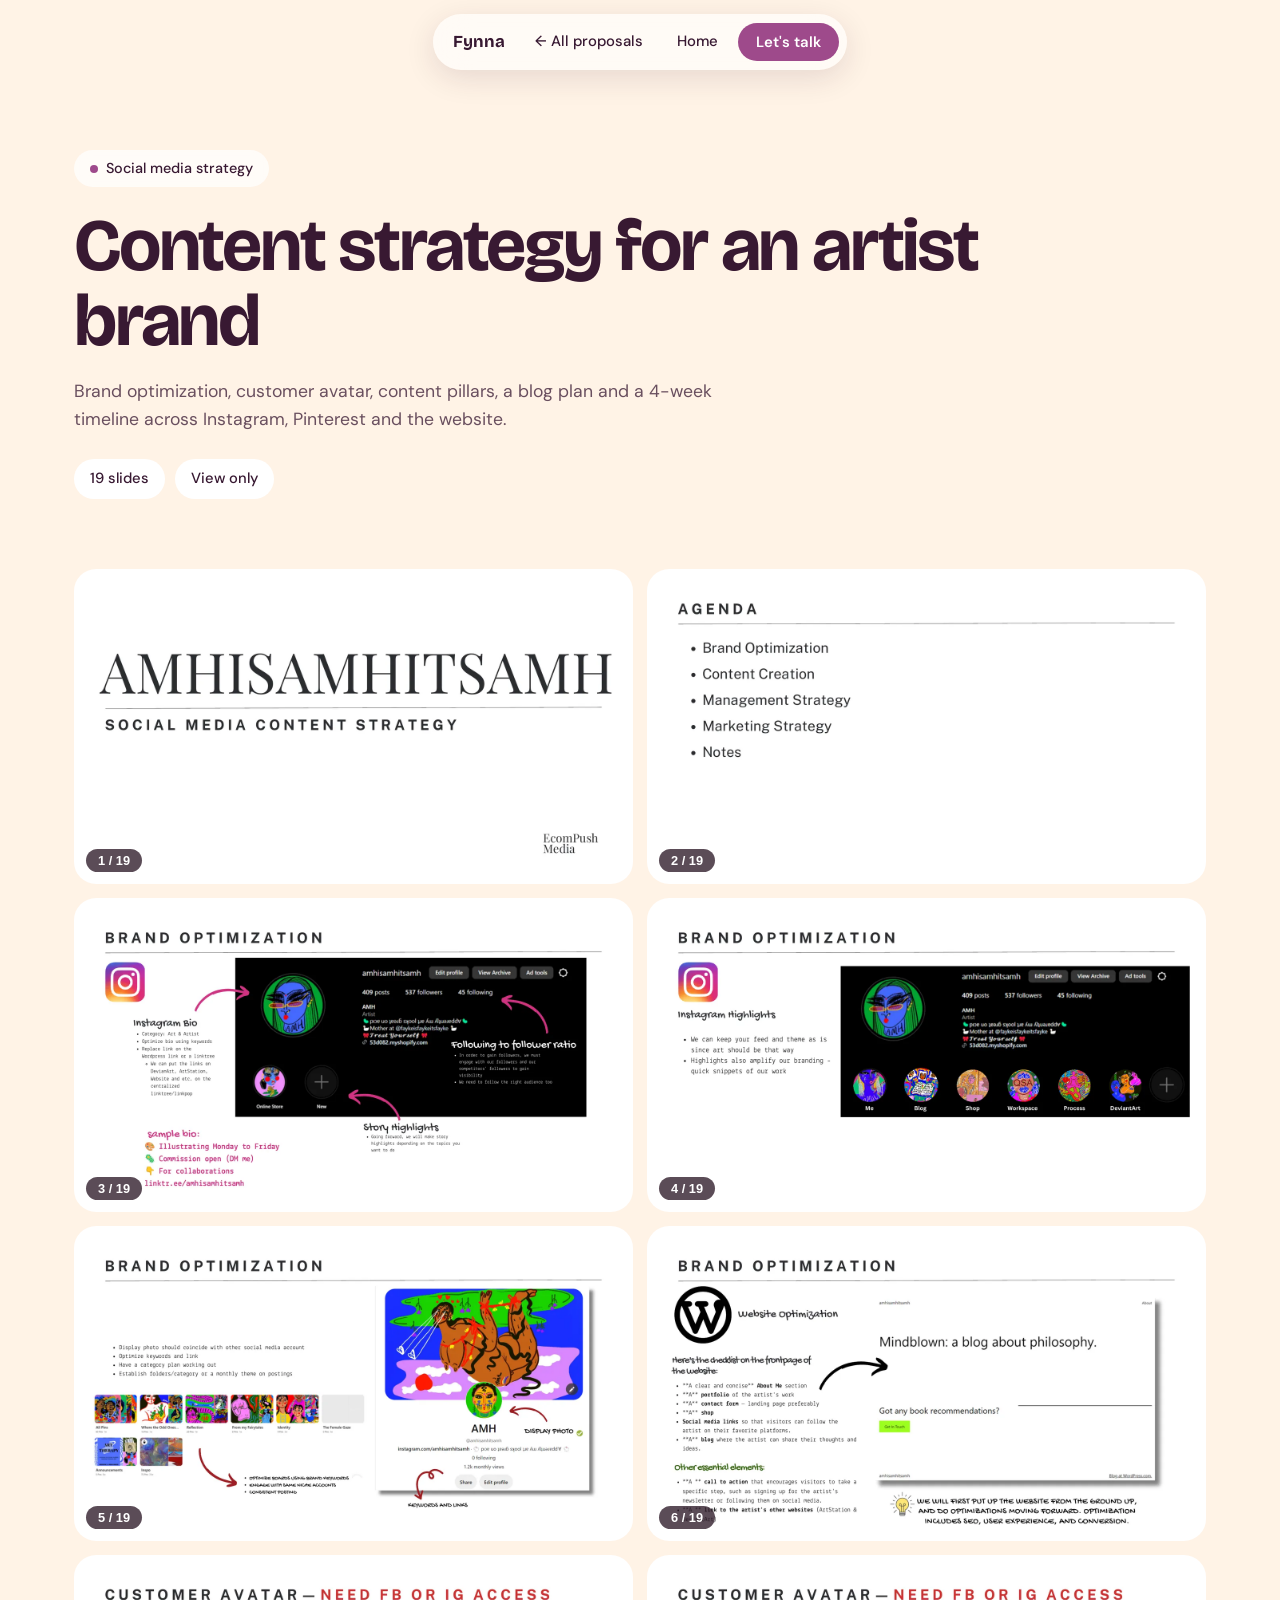
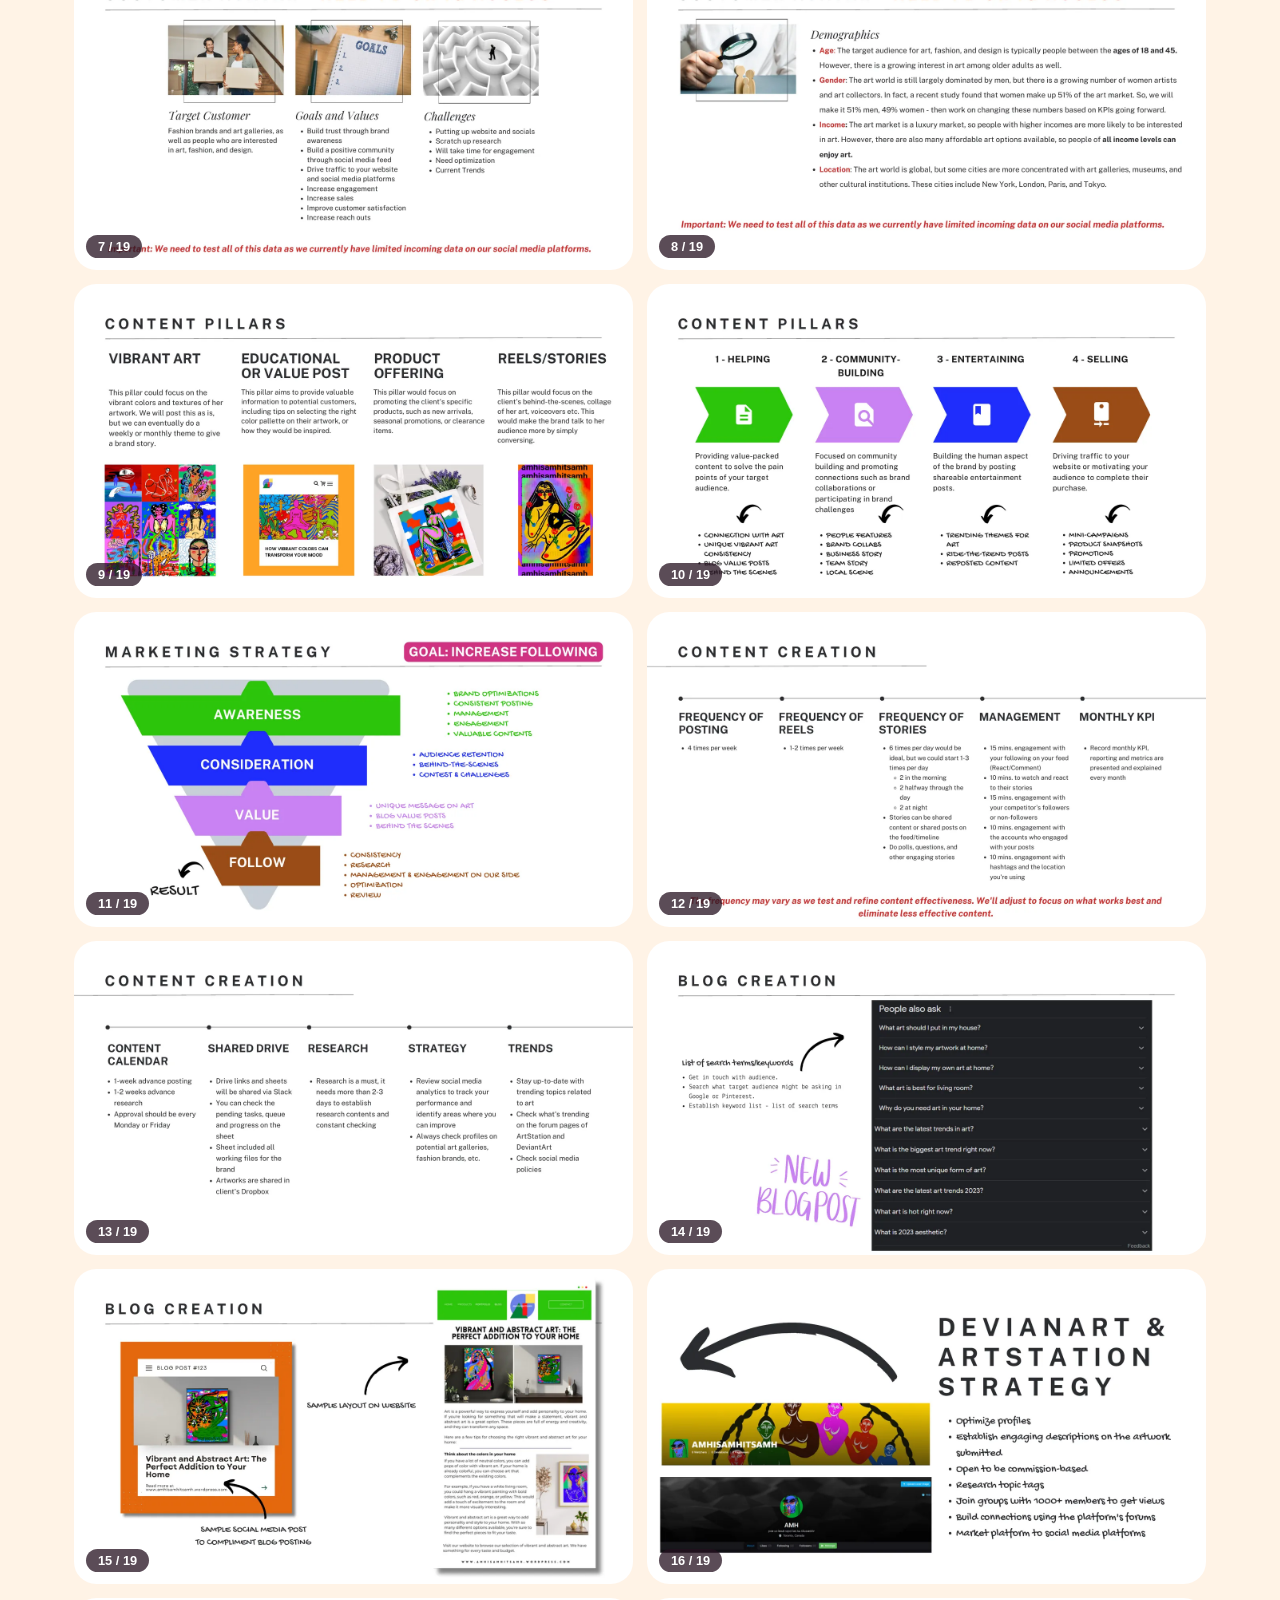
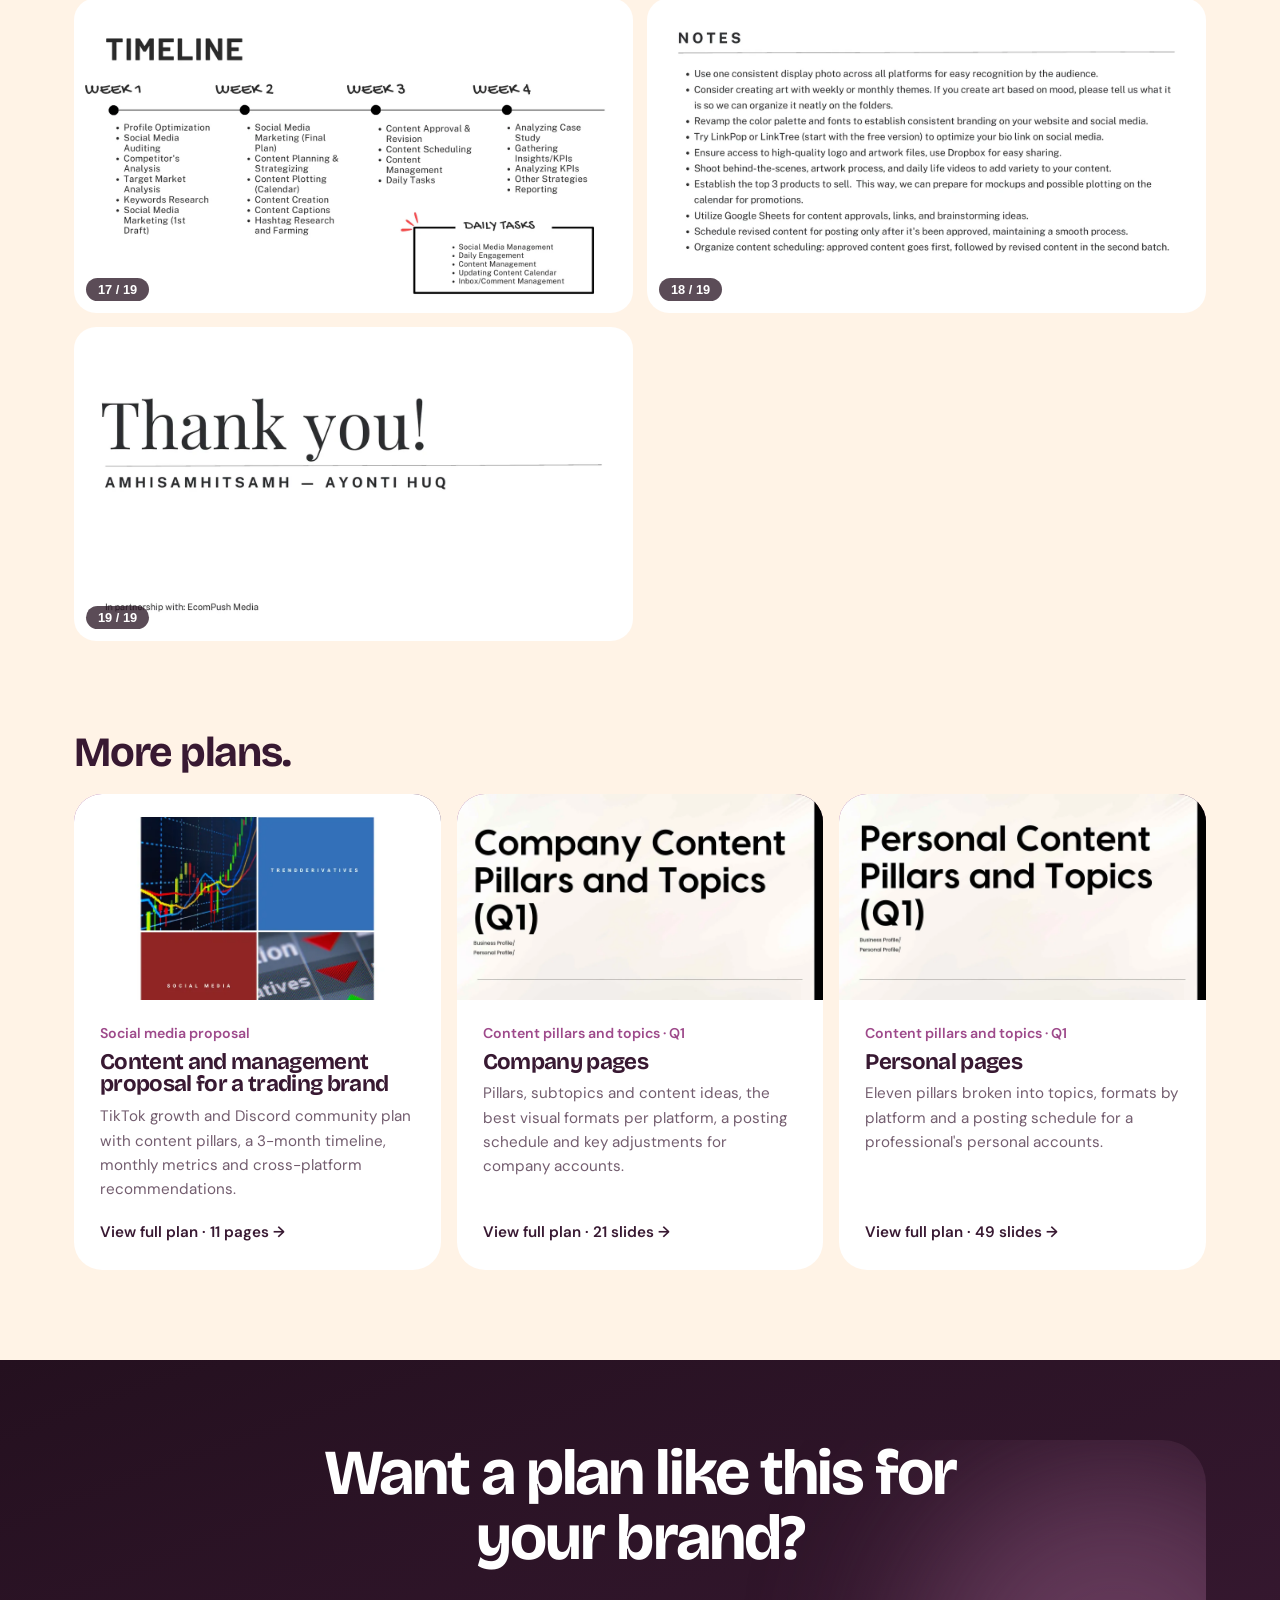
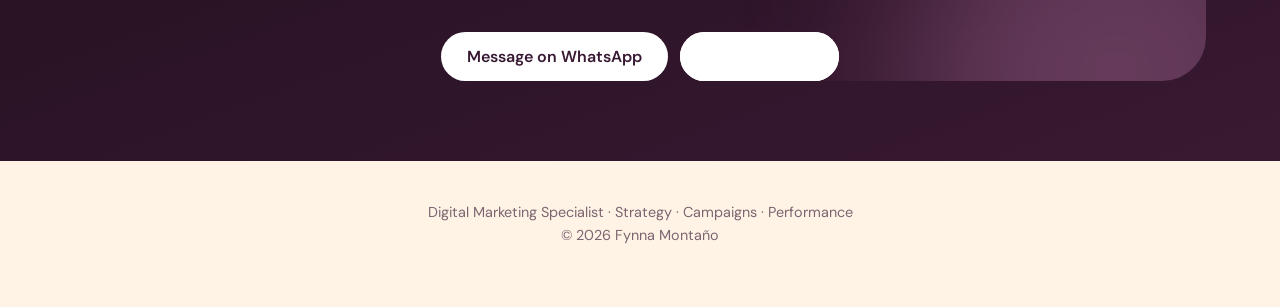
==== commit efe871f9: "update changes" ====
--- a/proposals/amh-content-strategy.html
+++ b/proposals/amh-content-strategy.html
@@ -2,8 +2,8 @@
 <html lang="en"><head><meta charset="UTF-8"><meta name="viewport" content="width=device-width, initial-scale=1, viewport-fit=cover">
 <title>Content strategy for an artist brand | Fynna Montaño</title>
 <meta name="description" content="Brand optimization, customer avatar, content pillars, a blog plan and a 4-week timeline across Instagram, Pinterest and the website.">
-<meta property="og:type" content="website"><meta property="og:title" content="Content strategy for an artist brand | Fynna Montaño"><meta property="og:description" content="Brand optimization, customer avatar, content pillars, a blog plan and a 4-week timeline across Instagram, Pinterest and the website."><meta property="og:image" content="../images/og.jpg"><meta name="twitter:card" content="summary_large_image"><meta name="theme-color" content="#050505">
-<link rel="icon" href="data:image/svg+xml,%3Csvg xmlns='http://www.w3.org/2000/svg' viewBox='0 0 64 64'%3E%3Crect width='64' height='64' rx='16' fill='%23FB3312'/%3E%3Ctext x='32' y='43' font-family='Arial' font-size='28' font-weight='700' fill='white' text-anchor='middle'%3EFM%3C/text%3E%3C/svg%3E">
+<meta property="og:type" content="website"><meta property="og:title" content="Content strategy for an artist brand | Fynna Montaño"><meta property="og:description" content="Brand optimization, customer avatar, content pillars, a blog plan and a 4-week timeline across Instagram, Pinterest and the website."><meta property="og:image" content="../images/og.jpg"><meta name="twitter:card" content="summary_large_image"><meta name="theme-color" content="#381932">
+<link rel="icon" href="data:image/svg+xml,%3Csvg xmlns='http://www.w3.org/2000/svg' viewBox='0 0 64 64'%3E%3Crect width='64' height='64' rx='16' fill='%23381932'/%3E%3Ctext x='32' y='43' font-family='Arial' font-size='28' font-weight='700' fill='white' text-anchor='middle'%3EFM%3C/text%3E%3C/svg%3E">
 <link rel="preconnect" href="https://fonts.googleapis.com"><link rel="preconnect" href="https://fonts.gstatic.com" crossorigin>
 <link href="https://fonts.googleapis.com/css2?family=Bricolage+Grotesque:opsz,wght@12..96,500;12..96,700&family=DM+Sans:wght@400;500;600&display=swap" rel="stylesheet">
 <link rel="stylesheet" href="../css/style.css"></head><body>
--- a/css/style.css
+++ b/css/style.css
@@ -1,4 +1,4 @@
-:root{--g:#DBDBDB;--r:#FB3312;--m:#310004;--k:#050505;--o:#7D8532;--w:#fff;--rad:28px;box-sizing:border-box;padding-top:env(safe-area-inset-top,0px);padding-bottom:env(safe-area-inset-bottom,0px);color-scheme:light}
+:root{--g:#FFF3E6;--r:#9E4A8B;--m:#24101F;--k:#381932;--o:#7A4A6E;--w:#fff;--rad:28px;box-sizing:border-box;padding-top:env(safe-area-inset-top,0px);padding-bottom:env(safe-area-inset-bottom,0px);color-scheme:light}
 *,*::before,*::after{box-sizing:border-box}html{scroll-behavior:smooth;scroll-padding-top:90px}
 body{margin:0;background:var(--g);color:var(--k);font:17px/1.6 'DM Sans',system-ui,sans-serif;overflow-x:hidden}
 h1,h2,h3{font-family:'Bricolage Grotesque','DM Sans',sans-serif;line-height:1.02;margin:0;letter-spacing:-.03em}
@@ -8,12 +8,12 @@
 .btn{display:inline-flex;align-items:center;gap:8px;border:0;border-radius:99px;padding:14px 26px;font:600 1rem 'DM Sans',sans-serif;background:var(--k);color:var(--w);cursor:pointer;text-decoration:none;transition:transform .2s,background .2s}
 .btn:hover{transform:translateY(-2px);background:var(--r)}.btn.red{background:var(--r)}.btn.red:hover{background:var(--k)}.btn.ghost{background:transparent;color:var(--k);box-shadow:inset 0 0 0 1.5px var(--k)}.btn.ghost:hover{background:var(--k);color:var(--w)}
 :focus-visible{outline:3px solid var(--r);outline-offset:3px}
-nav{position:fixed;top:max(14px,env(safe-area-inset-top,0px));left:50%;transform:translateX(-50%);z-index:50;display:flex;align-items:center;gap:6px;padding:8px 8px 8px 20px;border-radius:99px;background:rgba(255,255,255,.62);backdrop-filter:blur(18px);-webkit-backdrop-filter:blur(18px);box-shadow:0 8px 30px rgba(49,0,4,.12);max-width:calc(100% - 24px)}
+nav{position:fixed;top:max(14px,env(safe-area-inset-top,0px));left:50%;transform:translateX(-50%);z-index:50;display:flex;align-items:center;gap:6px;padding:8px 8px 8px 20px;border-radius:99px;background:rgba(255,255,255,.62);backdrop-filter:blur(18px);-webkit-backdrop-filter:blur(18px);box-shadow:0 8px 30px rgba(56,25,50,.12);max-width:calc(100% - 24px)}
 nav b{font:700 1.05rem 'Bricolage Grotesque';margin-right:10px;white-space:nowrap}
 nav a.l{padding:8px 14px;border-radius:99px;text-decoration:none;font-size:.93rem;font-weight:500;transition:background .2s}nav a.l:hover,nav a.l.on{background:var(--k);color:var(--w)}
 nav .btn{padding:9px 18px;font-size:.93rem;white-space:nowrap}
 @media(max-width:1020px){nav a.l{display:none}}
-.hero{position:relative;min-height:100svh;display:flex;align-items:center;text-align:center;padding:130px 0 90px;overflow:hidden;background:linear-gradient(180deg,var(--g) 0%,var(--g) 38%,#e9d3cb 70%,var(--r) 100%)}
+.hero{position:relative;min-height:100svh;display:flex;align-items:center;text-align:center;padding:130px 0 90px;overflow:hidden;background:linear-gradient(180deg,var(--g) 0%,var(--g) 38%,#E9CFD4 70%,var(--r) 100%)}
 .blob{position:absolute;border-radius:50%;filter:blur(70px);will-change:transform;transition:transform .4s ease-out}
 .b1{width:60vw;height:60vw;max-width:720px;max-height:720px;background:var(--r);left:-12%;bottom:-52%;opacity:.9}.b2{width:50vw;height:50vw;max-width:600px;max-height:600px;background:var(--o);right:-10%;bottom:-50%;opacity:.85}.b3{width:42vw;height:42vw;max-width:520px;max-height:520px;background:var(--m);left:34%;bottom:-60%}
 .hero .wrap{position:relative;z-index:2}
@@ -21,7 +21,7 @@
 @keyframes pu{50%{opacity:.25;transform:scale(1.6)}}
 .hero h1{font-size:clamp(2.6rem,6.4vw,5.2rem);margin:26px auto 0;max-width:13em}
 .hero .sub{margin:24px auto 0}
-.prompt{margin:38px auto 0;max-width:680px;background:var(--w);border-radius:var(--rad);padding:18px 18px 14px 26px;text-align:left;box-shadow:0 25px 60px rgba(49,0,4,.28)}
+.prompt{margin:38px auto 0;max-width:680px;background:var(--w);border-radius:var(--rad);padding:18px 18px 14px 26px;text-align:left;box-shadow:0 25px 60px rgba(56,25,50,.28)}
 .prompt .t{font-size:1.2rem;min-height:2.9em;font-weight:500}.prompt .t span{border-right:2px solid var(--r);padding-right:2px;animation:bl 1s steps(1) infinite}@keyframes bl{50%{border-color:transparent}}
 .chips{display:flex;flex-wrap:wrap;gap:8px;justify-content:space-between;align-items:center;margin-top:8px}.chips div{display:flex;gap:8px;flex-wrap:wrap}
 .chip{border:0;border-radius:99px;padding:8px 15px;background:var(--g);font:500 .88rem 'DM Sans';cursor:pointer;text-decoration:none;color:var(--k);transition:.2s}.chip:hover,.chip.on{background:var(--k);color:var(--w)}
@@ -36,14 +36,14 @@
 @media(max-width:860px){.about{grid-template-columns:1fr;gap:30px}}
 .skills{display:flex;flex-wrap:wrap;gap:10px;margin-top:26px}.skills span{background:var(--w);padding:9px 18px;border-radius:99px;font-weight:500;font-size:.95rem}.skills span:nth-child(3n+2){color:var(--k)}.skills span:nth-child(3n){background:var(--o);color:#fff}.skills span:nth-child(3n+1){background:var(--k);color:#fff}
 .logos{display:grid;grid-template-columns:repeat(4,1fr);gap:16px;margin-top:50px}
-.logo{background:var(--w);border-radius:22px;height:130px;display:grid;place-items:center;padding:22px;transition:transform .3s,box-shadow .3s}.logo:hover{transform:translateY(-6px) rotate(-1deg);box-shadow:0 18px 40px rgba(49,0,4,.18)}.logo img{max-height:70px;max-width:100%;object-fit:contain}
+.logo{background:var(--w);border-radius:22px;height:130px;display:grid;place-items:center;padding:22px;transition:transform .3s,box-shadow .3s}.logo:hover{transform:translateY(-6px) rotate(-1deg);box-shadow:0 18px 40px rgba(56,25,50,.18)}.logo img{max-height:70px;max-width:100%;object-fit:contain}
 @media(max-width:860px){.logos{grid-template-columns:1fr 1fr}}
 .note{display:inline-flex;gap:10px;align-items:center;margin-top:26px;background:var(--m);color:#fff;border-radius:99px;padding:10px 20px;font-size:.92rem}
 .feat{display:grid;grid-template-columns:repeat(3,1fr);gap:16px;margin-top:16px}.feat .card{padding:28px}.feat h3{font-size:1.5rem;margin-bottom:8px}.feat p{margin:0;opacity:.7}
 @media(max-width:860px){.feat{grid-template-columns:1fr}}
 .cols{display:grid;grid-template-columns:repeat(5,1fr);gap:14px;margin-top:50px}
 .gal{columns:4 220px;column-gap:14px;margin-top:44px}.gal button{display:block;width:100%;border:0;padding:0;margin:0 0 14px;border-radius:20px;overflow:hidden;cursor:zoom-in;background:var(--m);break-inside:avoid;position:relative}.gal img{width:100%;transition:transform .5s,filter .3s}.gal button:hover img{transform:scale(1.06)}
-.lb{position:fixed;inset:0;background:rgba(5,5,5,.92);z-index:100;display:none;place-items:center;padding:20px}.lb.open{display:grid}.lb img{max-height:88vh;max-width:min(92vw,88vh);border-radius:18px}.lb button{position:absolute;border:0;background:var(--r);color:#fff;width:52px;height:52px;border-radius:50%;font-size:1.4rem;cursor:pointer}.lb .x{top:20px;right:20px}.lb .p{left:20px}.lb .n{right:20px}
+.lb{position:fixed;inset:0;background:rgba(36,16,31,.92);z-index:100;display:none;place-items:center;padding:20px}.lb.open{display:grid}.lb img{max-height:88vh;max-width:min(92vw,88vh);border-radius:18px}.lb button{position:absolute;border:0;background:var(--r);color:#fff;width:52px;height:52px;border-radius:50%;font-size:1.4rem;cursor:pointer}.lb .x{top:20px;right:20px}.lb .p{left:20px}.lb .n{right:20px}
 .edm{display:grid;grid-template-columns:repeat(5,1fr);gap:16px;margin-top:44px}
 .edm a{text-decoration:none;background:var(--w);color:var(--k);border-radius:22px;overflow:hidden;display:flex;flex-direction:column;transition:transform .3s,box-shadow .3s}.edm a:hover{transform:translateY(-8px);box-shadow:0 22px 44px rgba(0,0,0,.45)}
 .edm img{aspect-ratio:1;object-fit:cover;width:100%}.edm div{padding:14px 16px;font-weight:600;font-size:.92rem;line-height:1.3;display:flex;justify-content:space-between;gap:8px}.edm div em{color:var(--r);font-style:normal}
@@ -58,7 +58,7 @@
 .flow{display:flex;gap:0;overflow-x:auto;padding:30px 4px 24px;scroll-snap-type:x proximity}
 .node{flex:0 0 150px;text-align:center;position:relative;scroll-snap-align:center;background:none;border:0;color:inherit;font:inherit;cursor:pointer;padding:0 6px}
 .node::before{content:"";position:absolute;top:27px;left:-50%;width:100%;height:3px;background:rgba(255,255,255,.18);z-index:0}.node:first-child::before{display:none}.node.done::before{background:var(--r)}
-.node .d{position:relative;z-index:1;width:56px;height:56px;border-radius:50%;margin:0 auto 12px;display:grid;place-items:center;background:#1c0a0c;font:700 1.1rem 'Bricolage Grotesque';box-shadow:inset 0 0 0 2px rgba(255,255,255,.25);transition:.3s}.node.done .d{background:var(--o);box-shadow:none}.node.on .d{background:var(--r);transform:scale(1.2);box-shadow:0 0 0 8px rgba(251,51,18,.25)}
+.node .d{position:relative;z-index:1;width:56px;height:56px;border-radius:50%;margin:0 auto 12px;display:grid;place-items:center;background:#2A1226;font:700 1.1rem 'Bricolage Grotesque';box-shadow:inset 0 0 0 2px rgba(255,255,255,.25);transition:.3s}.node.done .d{background:var(--o);box-shadow:none}.node.on .d{background:var(--r);transform:scale(1.2);box-shadow:0 0 0 8px rgba(158,74,139,.25)}
 .node span{font-weight:600;font-size:.95rem;line-height:1.25;display:block}
 .detail{background:var(--w);color:var(--k);border-radius:var(--rad);padding:34px;display:grid;grid-template-columns:1fr 1fr;gap:30px;min-height:190px}.detail h3{font-size:2rem;margin-bottom:10px}.detail p{margin:0;opacity:.75}.detail ul{margin:0;padding:0;list-style:none;display:grid;gap:8px}.detail li{background:var(--g);border-radius:14px;padding:10px 16px;font-weight:500;font-size:.95rem}.detail li::before{content:"✓ ";color:var(--r);font-weight:700}
 @media(max-width:760px){.detail{grid-template-columns:1fr}}
@@ -69,12 +69,12 @@
 .rv{opacity:0;transform:translateY(22px);transition:opacity .7s,transform .7s}.rv.in{opacity:1;transform:none}
 @media(prefers-reduced-motion:reduce){*{animation:none!important;transition:none!important}.rv{opacity:1;transform:none}}
 .cta2{display:flex;gap:12px;justify-content:center;flex-wrap:wrap;margin-top:28px}
-.marq{background:var(--k);color:var(--w);overflow:hidden;padding:18px 0;white-space:nowrap}.track{display:inline-flex;gap:12px;animation:mq 60s linear infinite}.marq:hover .track{animation-play-state:paused}.track span{padding:8px 20px;border-radius:99px;background:#1c0a0c;font-weight:500;font-size:.95rem}.track span:nth-child(3n){background:var(--o)}.track span:nth-child(5n){background:var(--r)}@keyframes mq{to{transform:translateX(-50%)}}
+.marq{background:var(--k);color:var(--w);overflow:hidden;padding:18px 0;white-space:nowrap}.track{display:inline-flex;gap:12px;animation:mq 60s linear infinite}.marq:hover .track{animation-play-state:paused}.track span{padding:8px 20px;border-radius:99px;background:#2A1226;font-weight:500;font-size:.95rem}.track span:nth-child(3n){background:var(--o)}.track span:nth-child(5n){background:var(--r)}@keyframes mq{to{transform:translateX(-50%)}}
 .vals{display:grid;grid-template-columns:repeat(3,1fr);gap:16px;margin-top:16px}.vals h3{font-size:1.4rem;margin-bottom:8px}.vals p{margin:0;opacity:.7}.edu{margin-top:16px;background:var(--m);color:#fff}.edu h3{font-size:1.5rem}.edu p{opacity:.8;margin:6px 0 14px}.edu .skills{margin:0}
 @media(max-width:860px){.vals{grid-template-columns:1fr}}
 .ap p{margin:0 0 14px}.about h2{margin-bottom:18px}
 .svc{display:grid;grid-template-columns:repeat(4,1fr);gap:14px;margin-top:44px;align-items:start}
-.sv{border:0;text-align:left;font:inherit;color:inherit;border-radius:var(--rad);padding:26px;cursor:pointer;background:#1c0a0c;transition:transform .3s,background .3s}.sv:hover{transform:translateY(-6px)}.sv:nth-child(4n+2){background:var(--r)}.sv:nth-child(4n+3){background:var(--o)}.sv:nth-child(4n){background:var(--w);color:var(--k)}
+.sv{border:0;text-align:left;font:inherit;color:inherit;border-radius:var(--rad);padding:26px;cursor:pointer;background:#2A1226;transition:transform .3s,background .3s}.sv:hover{transform:translateY(-6px)}.sv:nth-child(4n+2){background:var(--r)}.sv:nth-child(4n+3){background:var(--o)}.sv:nth-child(4n){background:var(--w);color:var(--k)}
 .sv h3{font-size:1.3rem;margin-bottom:10px}.sv p{margin:0;opacity:.85;font-size:.95rem}.sv ul{display:none;margin:14px 0 0;padding:0;list-style:none;gap:6px;font-size:.92rem}.sv.open ul{display:grid}.sv li::before{content:"✓ ";font-weight:700}.sv .pl{display:block;margin-top:14px;font-weight:600;font-size:.9rem}
 @media(max-width:1000px){.svc{grid-template-columns:1fr 1fr}}@media(max-width:560px){.svc{grid-template-columns:1fr}}
 .tl{margin-top:44px;display:grid;gap:14px}.job{background:var(--w);border-radius:var(--rad);padding:0;overflow:hidden}.job button{width:100%;text-align:left;border:0;background:none;font:inherit;color:inherit;padding:26px 30px;display:flex;gap:20px;justify-content:space-between;align-items:center;cursor:pointer}.job h3{font-size:1.4rem}.job small{opacity:.65;font-size:.95rem;display:block;margin-top:4px}.job .pd{background:var(--k);color:#fff;border-radius:99px;padding:6px 14px;font-size:.85rem;white-space:nowrap}.job:first-child .pd{background:var(--r)}
@@ -85,7 +85,7 @@
 .cases{display:grid;grid-template-columns:repeat(3,1fr);gap:16px;margin-top:44px}.cs{border:0;text-align:left;font:inherit;color:var(--k);background:var(--w);border-radius:var(--rad);overflow:hidden;cursor:pointer;display:flex;flex-direction:column;transition:transform .3s}.cs:hover{transform:translateY(-8px)}
 .cs .im{aspect-ratio:16/10;background:linear-gradient(135deg,var(--r),var(--m));overflow:hidden}.cs .im img{width:100%;height:100%;object-fit:cover;object-position:top;transition:transform .5s}.cs:hover img{transform:scale(1.06)}.cs .bd{padding:22px 24px 26px}.cs small{color:var(--r);font-weight:600}.cs h3{font-size:1.3rem;margin:6px 0 8px}.cs p{margin:0;opacity:.7;font-size:.95rem}
 @media(max-width:1000px){.cases{grid-template-columns:1fr 1fr}}@media(max-width:620px){.cases{grid-template-columns:1fr}}
-.md{position:fixed;inset:0;background:rgba(5,5,5,.8);z-index:90;display:none;overflow:auto;padding:70px 16px 40px}.md.open{display:block}.box{background:var(--g);max-width:900px;margin:0 auto;border-radius:36px;padding:44px;position:relative}.box h2{font-size:clamp(1.8rem,4vw,2.8rem)}.box h4{font:700 1.2rem 'Bricolage Grotesque';margin:28px 0 8px}.box ul{padding-left:20px}.box li{margin:6px 0}.box .xx{position:absolute;top:18px;right:18px;border:0;background:var(--k);color:#fff;width:44px;height:44px;border-radius:50%;cursor:pointer;font-size:1.1rem}.meta{opacity:.7;margin:10px 0 0}
+.md{position:fixed;inset:0;background:rgba(36,16,31,.8);z-index:90;display:none;overflow:auto;padding:70px 16px 40px}.md.open{display:block}.box{background:var(--g);max-width:900px;margin:0 auto;border-radius:36px;padding:44px;position:relative}.box h2{font-size:clamp(1.8rem,4vw,2.8rem)}.box h4{font:700 1.2rem 'Bricolage Grotesque';margin:28px 0 8px}.box ul{padding-left:20px}.box li{margin:6px 0}.box .xx{position:absolute;top:18px;right:18px;border:0;background:var(--k);color:#fff;width:44px;height:44px;border-radius:50%;cursor:pointer;font-size:1.1rem}.meta{opacity:.7;margin:10px 0 0}
 .res{display:grid;grid-template-columns:repeat(auto-fit,minmax(150px,1fr));gap:12px;margin-top:10px}.res div{background:var(--k);color:#fff;border-radius:22px;padding:18px}.res b{display:block;font:700 2rem 'Bricolage Grotesque';color:var(--r);line-height:1.1}.res span{font-size:.9rem;opacity:.8}
 .mg{display:grid;grid-template-columns:repeat(auto-fill,minmax(180px,1fr));gap:10px;margin-top:10px}.mg button{border:0;padding:0;border-radius:16px;overflow:hidden;cursor:zoom-in;background:var(--w)}.mg img{width:100%;height:100%;object-fit:cover;aspect-ratio:1;object-position:top}
 @media(max-width:600px){.box{padding:28px 20px}}
@@ -106,7 +106,7 @@
 .vo{display:inline-flex;margin-top:20px;background:var(--k);color:#fff;border-radius:99px;padding:10px 20px;font-size:.92rem}
 @media(prefers-reduced-motion:reduce){.car{overflow-x:auto;pointer-events:auto}}
 .pv .nm{position:absolute;color:#fff;font:700 1.6rem 'Bricolage Grotesque';text-align:center;padding:0 20px}.site .pv{position:relative}.site .pv.q{}
-.land{background:linear-gradient(160deg,var(--r),var(--m));color:#fff;border-radius:var(--rad);padding:34px;display:flex;flex-direction:column;justify-content:center}.land b{font:700 clamp(3.5rem,8vw,6rem) 'Bricolage Grotesque';line-height:1}.land p{margin:10px 0 0;font-size:1.1rem;opacity:.95}.land small{display:inline-flex;margin-top:18px;background:rgba(5,5,5,.45);border-radius:99px;padding:8px 16px;width:fit-content}
+.land{background:linear-gradient(160deg,var(--r),var(--m));color:#fff;border-radius:var(--rad);padding:34px;display:flex;flex-direction:column;justify-content:center}.land b{font:700 clamp(3.5rem,8vw,6rem) 'Bricolage Grotesque';line-height:1}.land p{margin:10px 0 0;font-size:1.1rem;opacity:.95}.land small{display:inline-flex;margin-top:18px;background:rgba(36,16,31,.45);border-radius:99px;padding:8px 16px;width:fit-content}
 .sites.two{grid-template-columns:repeat(3,1fr)}@media(max-width:900px){.sites.two{grid-template-columns:1fr}}
 
 /* proposals and strategies */
@@ -116,18 +116,21 @@
 .pp .im{aspect-ratio:16/9;background:linear-gradient(135deg,var(--r),var(--m));overflow:hidden}.pp .im img{width:100%;height:100%;object-fit:cover;object-position:top;transition:transform .5s}.pp:hover .im img{transform:scale(1.05)}
 .pp .bd{padding:22px 26px 26px;display:flex;flex-direction:column;flex:1}.pp small{color:var(--r);font-weight:600}.pp h3{font-size:1.4rem;margin:6px 0 8px}.pp p{margin:0;opacity:.7;font-size:.95rem}.pp .vl{margin-top:auto;padding-top:18px;font-weight:600;font-size:.95rem}.pp:hover .vl{color:var(--r)}
 @media(max-width:760px){.ppg{grid-template-columns:1fr}}
-.maroon>.wrap>.note{background:#1c0a0c}
+.maroon>.wrap>.note{background:#2A1226}
 /* selected work disclaimer */
 .disc{margin-top:30px;background:var(--w);border-radius:var(--rad);padding:22px 28px;border-left:6px solid var(--r);max-width:820px}.disc b{font:700 1.1rem 'Bricolage Grotesque'}.disc p{margin:6px 0 0;opacity:.75;font-size:.97rem}
 /* individual proposal pages */
 .phead{padding:150px 0 40px}.phead h1{font-size:clamp(2.4rem,6vw,4.6rem);max-width:14em;margin-top:22px}.phead .sub{max-width:640px}
 .pmeta{display:flex;flex-wrap:wrap;gap:10px;margin-top:26px}.pmeta span{background:var(--w);border-radius:99px;padding:8px 16px;font-weight:500;font-size:.92rem}
 .pview{padding:30px 0 90px}.slides{display:grid;gap:14px;grid-template-columns:repeat(2,1fr)}.slides.tall{grid-template-columns:repeat(3,1fr)}
-.slide{border:0;padding:0;margin:0;background:var(--w);border-radius:22px;overflow:hidden;cursor:zoom-in;position:relative;transition:transform .3s,box-shadow .3s;display:block;width:100%}.slide:hover{transform:translateY(-6px);box-shadow:0 18px 40px rgba(49,0,4,.2)}
-.slide img{width:100%;height:auto}.slide em{position:absolute;left:12px;bottom:12px;background:rgba(5,5,5,.75);color:#fff;font-style:normal;font-size:.8rem;font-weight:600;border-radius:99px;padding:4px 12px}
+.slide{border:0;padding:0;margin:0;background:var(--w);border-radius:22px;overflow:hidden;cursor:zoom-in;position:relative;transition:transform .3s,box-shadow .3s;display:block;width:100%}.slide:hover{transform:translateY(-6px);box-shadow:0 18px 40px rgba(56,25,50,.2)}
+.slide img{width:100%;height:auto}.slide em{position:absolute;left:12px;bottom:12px;background:rgba(36,16,31,.75);color:#fff;font-style:normal;font-size:.8rem;font-weight:600;border-radius:99px;padding:4px 12px}
 @media(max-width:760px){.slides,.slides.tall{grid-template-columns:1fr}}
 .pnext{padding:0 0 90px}.pnext .ppg{margin-top:20px}.pnext h2{font-size:clamp(1.8rem,4vw,2.6rem)}
 .lb.wide .im{width:min(94vw,150vh);height:min(84vh,56vw)}.lb.tall .im{width:min(92vw,60vh);height:min(86vh,130vw)}
 .pback{display:inline-flex;margin-top:0}
 .pnext .ppg{grid-template-columns:repeat(3,1fr)}@media(max-width:900px){.pnext .ppg{grid-template-columns:1fr}}
 .lb.wide figcaption,.lb.tall figcaption{position:absolute;bottom:12px;left:0;right:0;margin:0;font-size:.9rem}
+
+/* palette: Milk #FFF3E6 and Plum #381932 */
+.res b,.stats .dk b{color:var(--g)}.dark ::selection,.maroon ::selection{background:var(--g);color:var(--k)}
